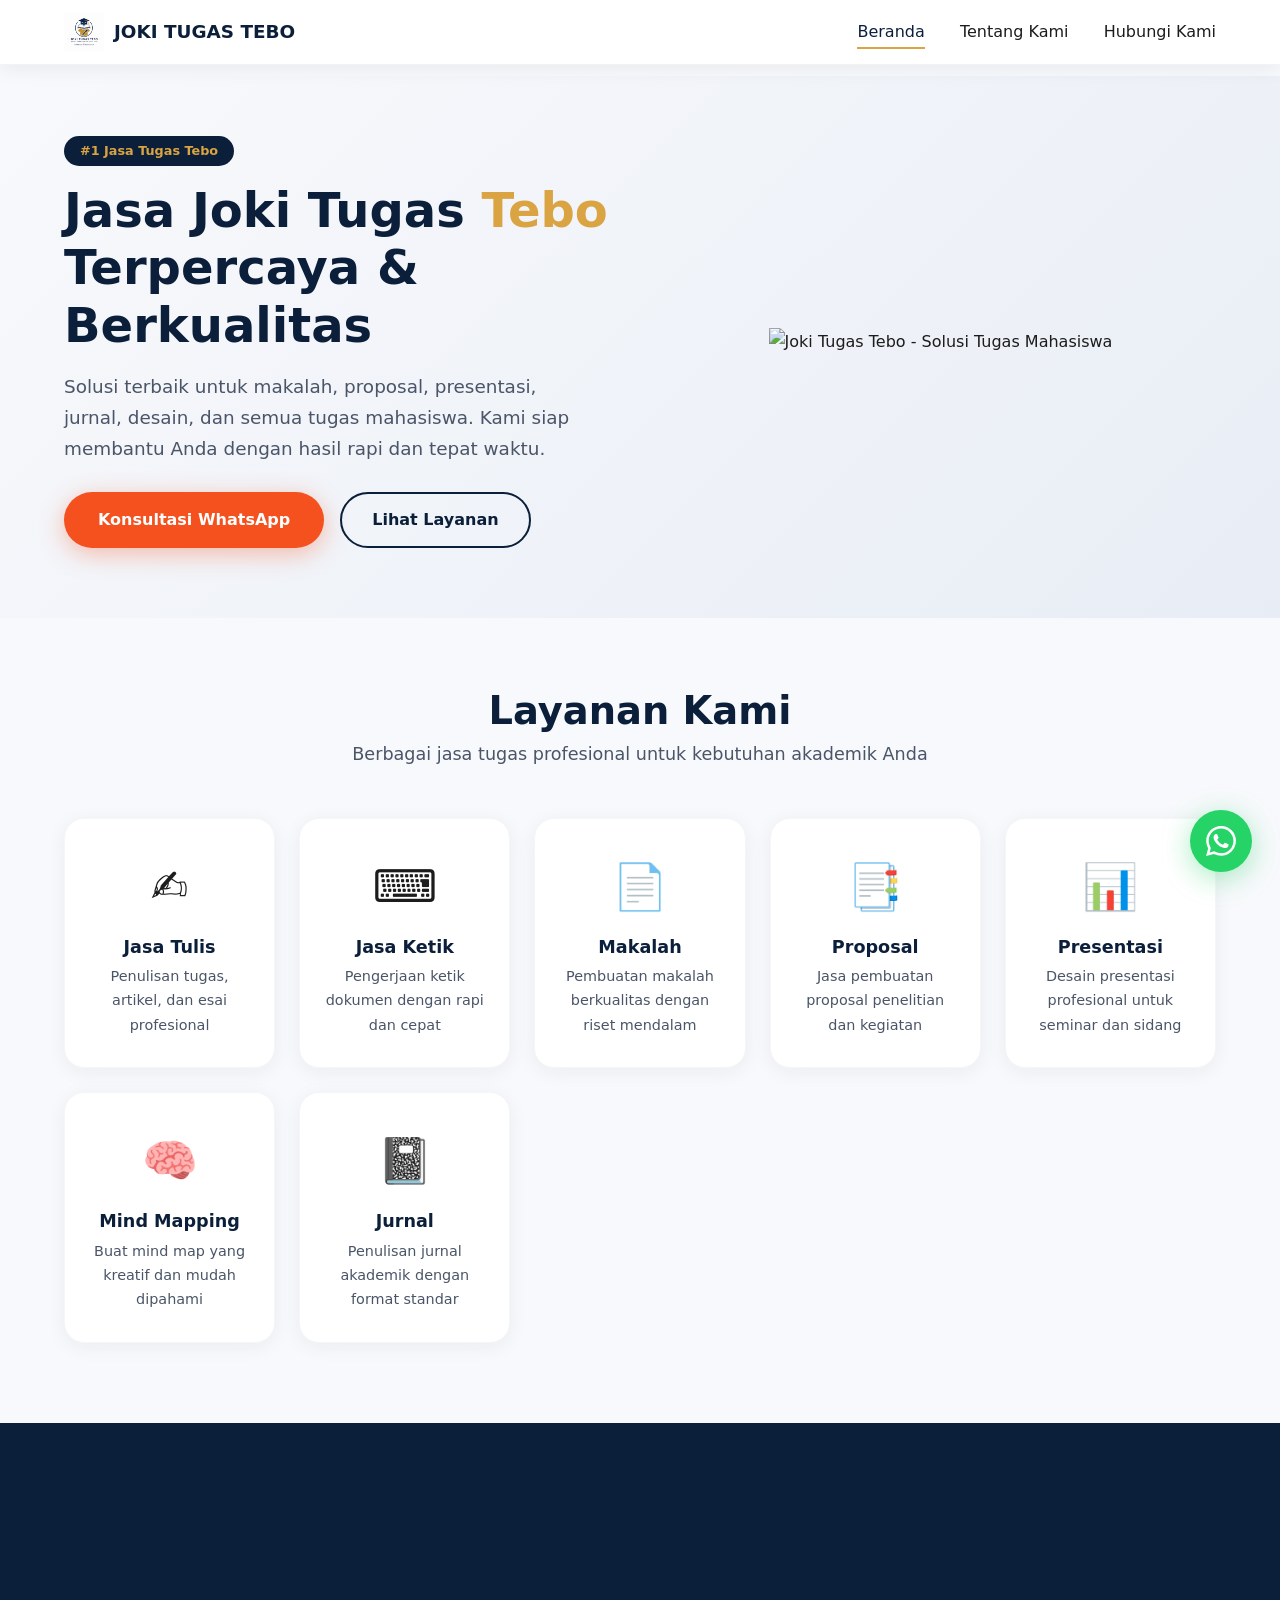
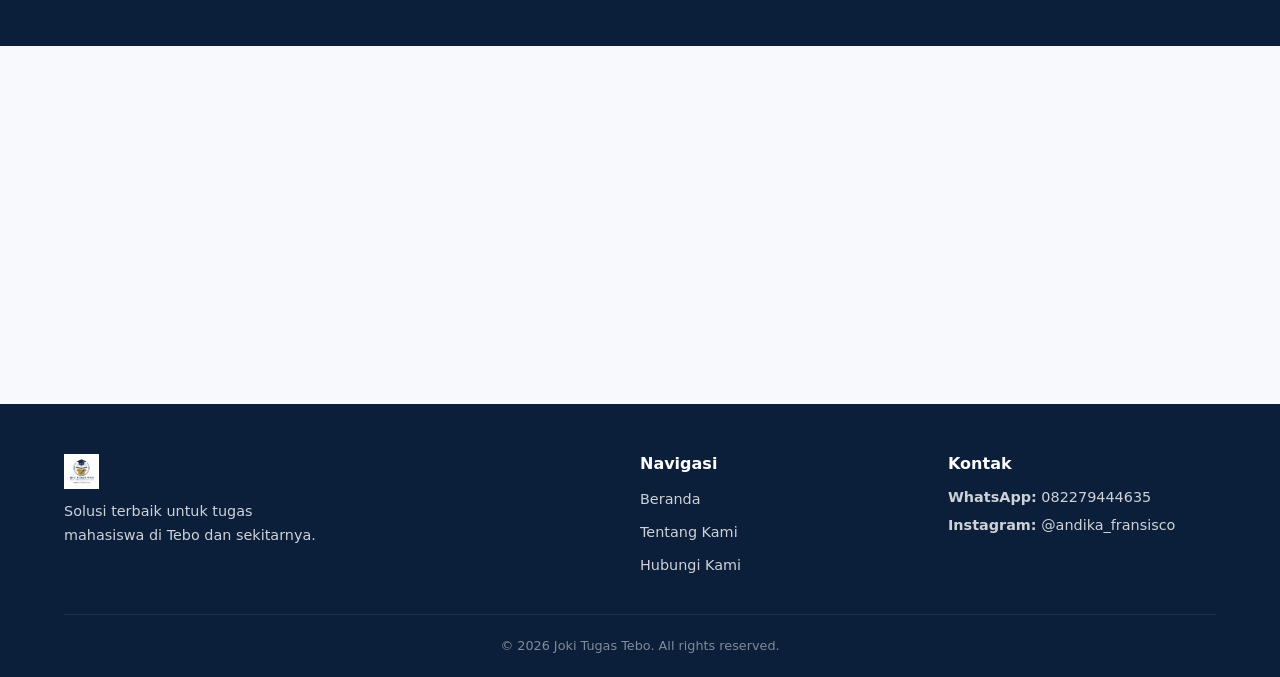
==== index.html @ 4b65f7ab "Update and rename home.html to index.html" ====
<!DOCTYPE html>
<html lang="id">
<head>
    <meta charset="UTF-8" />
    <meta name="viewport" content="width=device-width, initial-scale=1.0" />
    <title>Joki Tugas Tebo | Jasa Makalah, Proposal, Skripsi dan Presentasi</title>
    <meta name="description" content="Joki Tugas Tebo menyediakan jasa pembuatan makalah, proposal, presentasi, jurnal, desain dan tugas mahasiswa dengan hasil rapi dan berkualitas." />
    <meta name="keywords" content="joki tugas tebo, jasa tugas tebo, jasa makalah tebo, jasa proposal tebo, jasa presentasi tebo" />
    <meta name="author" content="Joki Tugas Tebo" />
    <link rel="canonical" href="https://jokitugastebo.vercel.app/" />
    
    <!-- ===== Verif G Search ===== -->
    
    
    <!-- ===== OPEN GRAPH / SOCIAL MEDIA THUMBNAIL ===== -->
    <meta property="og:title" content="Joki Tugas Tebo | Jasa Makalah, Proposal, Skripsi dan Presentasi" />
    <meta property="og:description" content="Joki Tugas Tebo menyediakan jasa pembuatan makalah, proposal, presentasi, jurnal, desain dan tugas mahasiswa dengan hasil rapi dan berkualitas." />
    <meta property="og:type" content="website" />
    <meta property="og:url" content="https://jokitugastebo.vercel.app/" />
    <meta property="og:image" content="https://jokitugastebo.vercel.app/assets/logo-og.png" />
    <meta property="og:image:width" content="1200" />
    <meta property="og:image:height" content="630" />
    <meta property="og:site_name" content="Joki Tugas Tebo" />
    <meta property="og:locale" content="id_ID" />
    
    <!-- ===== WHATSAPP / TELEGRAM / MESSENGER THUMBNAIL ===== -->
    <!-- WhatsApp menggunakan Open Graph, sudah tercakup di atas -->
    <!-- Untuk fallback, tambahkan link rel image -->
    <link rel="image_src" href="https://jokitugastebo.vercel.app/assets/logo-og.png" />
    
    <!-- Schema JSON-LD -->
    <script type="application/ld+json">
    {
        "@context": "https://schema.org",
        "@type": "ProfessionalService",
        "name": "Joki Tugas Tebo",
        "description": "Jasa joki tugas terpercaya untuk makalah, proposal, presentasi, jurnal, desain dan tugas mahasiswa.",
        "image": "https://jokitugastebo.vercel.app/assets/logo-og.png",
        "address": {
            "@type": "PostalAddress",
            "addressLocality": "Tebo",
            "addressCountry": "ID"
        },
        "telephone": "+6282279444635",
        "url": "https://jokitugastebo.vercel.app/",
        "sameAs": [
            "https://www.instagram.com/andika_fransisco"
        ]
    }
    </script>
    
    <link rel="stylesheet" href="style.css" />
    <link rel="icon" href="assets/logo.png" type="image/png" />
</head>
<body>

    <!-- Floating WhatsApp -->
    <a href="https://wa.me/6282279444635?text=Halo%20Joki%20Tugas%20Tebo,%20saya%20butuh%20bantuan%20tugas!" 
       class="whatsapp-float" target="_blank" aria-label="Hubungi via WhatsApp">
        <svg xmlns="http://www.w3.org/2000/svg" width="28" height="28" viewBox="0 0 24 24" fill="white">
            <path d="M17.472 14.382c-.297-.149-1.758-.867-2.03-.967-.273-.099-.471-.148-.67.15-.197.297-.767.966-.94 1.164-.173.199-.347.223-.644.075-.297-.15-1.255-.463-2.39-1.475-.883-.788-1.48-1.761-1.653-2.059-.173-.297-.018-.458.13-.606.134-.133.298-.347.446-.52.149-.174.198-.298.298-.497.099-.198.05-.371-.025-.52-.075-.149-.669-1.612-.916-2.207-.242-.579-.487-.5-.669-.51-.173-.008-.371-.01-.57-.01-.198 0-.52.074-.792.372-.272.297-1.04 1.016-1.04 2.479 0 1.462 1.065 2.875 1.213 3.074.149.198 2.096 3.2 5.077 4.487.709.306 1.262.489 1.694.625.712.227 1.36.195 1.871.118.571-.085 1.758-.719 2.006-1.413.248-.694.248-1.289.173-1.413-.074-.124-.272-.198-.57-.347m-5.421 7.403h-.004a9.87 9.87 0 01-5.031-1.378l-.361-.214-3.741.982.998-3.648-.235-.374a9.86 9.86 0 01-1.51-5.26c.001-5.45 4.436-9.884 9.888-9.884 2.64 0 5.122 1.03 6.988 2.898a9.825 9.825 0 012.893 6.994c-.003 5.45-4.437 9.884-9.885 9.884m8.413-18.297A11.815 11.815 0 0012.05 0C5.495 0 .16 5.335.157 11.892c0 2.096.547 4.142 1.588 5.945L.057 24l6.305-1.654a11.882 11.882 0 005.683 1.448h.005c6.554 0 11.89-5.335 11.893-11.893a11.821 11.821 0 00-3.48-8.413z"/>
        </svg>
    </a>

    <!-- Navbar -->
    <nav class="navbar" role="navigation" aria-label="Navigasi utama">
        <div class="container nav-container">
            <div class="brand">
                <a href="index.html">
                    <img src="assets/logo.png" alt="Joki Tugas Tebo Logo" height="40" />
                    <span>JOKI TUGAS TEBO</span>
                </a>
            </div>
            <button class="hamburger" id="hamburgerBtn" aria-label="Toggle navigasi" aria-expanded="false">
                <span></span><span></span><span></span>
            </button>
            <ul class="nav-menu" id="navMenu">
                <li><a href="index.html" class="active">Beranda</a></li>
                <li><a href="about-us.html">Tentang Kami</a></li>
                <li><a href="contact-us.html">Hubungi Kami</a></li>
            </ul>
        </div>
    </nav>

    <!-- Main Content -->
    <main>
        <!-- Hero Section -->
        <section class="hero">
            <div class="container">
                <div class="hero-content">
                    <div class="hero-text">
                        <span class="hero-badge">#1 Jasa Tugas Tebo</span>
                        <h1>Jasa Joki Tugas <span class="highlight">Tebo</span> Terpercaya &amp; Berkualitas</h1>
                        <p>Solusi terbaik untuk makalah, proposal, presentasi, jurnal, desain, dan semua tugas mahasiswa. Kami siap membantu Anda dengan hasil rapi dan tepat waktu.</p>
                        <div class="hero-buttons">
                            <a href="https://wa.me/6282279444635?text=Halo%20Joki%20Tugas%20Tebo,%20saya%20butuh%20bantuan%20tugas!" class="btn-primary pulse" target="_blank">Konsultasi WhatsApp</a>
                            <a href="#layanan" class="btn-secondary">Lihat Layanan</a>
                        </div>
                    </div>
                    <div class="hero-image">
                        <img src="assets/brosurJTTB.png" alt="Joki Tugas Tebo - Solusi Tugas Mahasiswa" />
                    </div>
                </div>
            </div>
        </section>

        <!-- Layanan Section -->
        <section class="services" id="layanan">
            <div class="container">
                <div class="section-header animate-on-scroll">
                    <h2>Layanan Kami</h2>
                    <p>Berbagai jasa tugas profesional untuk kebutuhan akademik Anda</p>
                </div>
                <div class="service-grid">
                    <div class="service-card animate-on-scroll">
                        <div class="service-icon">✍️</div>
                        <h3>Jasa Tulis</h3>
                        <p>Penulisan tugas, artikel, dan esai profesional</p>
                    </div>
                    <div class="service-card animate-on-scroll">
                        <div class="service-icon">⌨️</div>
                        <h3>Jasa Ketik</h3>
                        <p>Pengerjaan ketik dokumen dengan rapi dan cepat</p>
                    </div>
                    <div class="service-card animate-on-scroll">
                        <div class="service-icon">📄</div>
                        <h3>Makalah</h3>
                        <p>Pembuatan makalah berkualitas dengan riset mendalam</p>
                    </div>
                    <div class="service-card animate-on-scroll">
                        <div class="service-icon">📑</div>
                        <h3>Proposal</h3>
                        <p>Jasa pembuatan proposal penelitian dan kegiatan</p>
                    </div>
                    <div class="service-card animate-on-scroll">
                        <div class="service-icon">📊</div>
                        <h3>Presentasi</h3>
                        <p>Desain presentasi profesional untuk seminar dan sidang</p>
                    </div>
                    <div class="service-card animate-on-scroll">
                        <div class="service-icon">🧠</div>
                        <h3>Mind Mapping</h3>
                        <p>Buat mind map yang kreatif dan mudah dipahami</p>
                    </div>
                    <div class="service-card animate-on-scroll">
                        <div class="service-icon">📓</div>
                        <h3>Jurnal</h3>
                        <p>Penulisan jurnal akademik dengan format standar</p>
                    </div>
                    <div class="service-card animate-on-scroll">
                        <div class="service-icon">🎨</div>
                        <h3>Desain</h3>
                        <p>Jasa desain grafis untuk kebutuhan tugas dan presentasi</p>
                    </div>
                </div>
            </div>
        </section>

        <!-- Statistik / Kepercayaan -->
        <section class="stats">
            <div class="container">
                <div class="stats-grid">
                    <div class="stat-item animate-on-scroll">
                        <span class="stat-number" data-count="500">0</span>
                        <span class="stat-label">Tugas Selesai</span>
                    </div>
                    <div class="stat-item animate-on-scroll">
                        <span class="stat-number" data-count="300">0</span>
                        <span class="stat-label">Klien Puas</span>
                    </div>
                    <div class="stat-item animate-on-scroll">
                        <span class="stat-number" data-count="98">0</span>
                        <span class="stat-label">% Kepuasan</span>
                    </div>
                    <div class="stat-item animate-on-scroll">
                        <span class="stat-number" data-count="24">0</span>
                        <span class="stat-label">Jam Respon</span>
                    </div>
                </div>
            </div>
        </section>

        <!-- CTA Banner -->
        <section class="cta-banner animate-on-scroll">
            <div class="container">
                <div class="cta-content">
                    <h2>Siap Bantu Tugas Anda?</h2>
                    <p>Konsultasikan tugas Anda sekarang dan dapatkan solusi terbaik dari tim profesional kami.</p>
                    <a href="https://wa.me/6282279444635?text=Halo%20Joki%20Tugas%20Tebo,%20saya%20butuh%20bantuan%20tugas!" class="btn-primary pulse" target="_blank">Hubungi Kami Sekarang</a>
                </div>
            </div>
        </section>
    </main>

    <!-- Footer -->
    <footer>
        <div class="container">
            <div class="footer-grid">
                <div class="footer-brand">
                    <img src="assets/logo.png" alt="Joki Tugas Tebo" height="35" />
                    <p>Solusi terbaik untuk tugas mahasiswa di Tebo dan sekitarnya.</p>
                </div>
                <div class="footer-links">
                    <h4>Navigasi</h4>
                    <ul>
                        <li><a href="home.html">Beranda</a></li>
                        <li><a href="about-us.html">Tentang Kami</a></li>
                        <li><a href="contact-us.html">Hubungi Kami</a></li>
                    </ul>
                </div>
                <div class="footer-contact">
                    <h4>Kontak</h4>
                    <p><strong>WhatsApp:</strong> 082279444635</p>
                    <p><strong>Instagram:</strong> @andika_fransisco</p>
                </div>
            </div>
            <div class="footer-bottom">
                <p>&copy; 2026 Joki Tugas Tebo. All rights reserved.</p>
            </div>
        </div>
    </footer>

    <script src="script.js"></script>
</body>
</html>
---- style.css ----
/* style.css - Joki Tugas Tebo Professional Theme */

/* ===== RESET & BASE ===== */
* {
    margin: 0;
    padding: 0;
    box-sizing: border-box;
}

html {
    scroll-behavior: smooth;
}

body {
    font-family: 'Segoe UI', Roboto, system-ui, -apple-system, sans-serif;
    background: #F8F9FC;
    color: #1C1C1C;
    line-height: 1.7;
    padding-top: 76px;
    overflow-x: hidden;
}

.container {
    width: 90%;
    max-width: 1200px;
    margin: 0 auto;
}

img {
    max-width: 100%;
    height: auto;
    display: block;
}

a {
    text-decoration: none;
    color: inherit;
}

/* ===== TYPOGRAPHY ===== */
h1, h2, h3, h4 {
    font-weight: 700;
    line-height: 1.2;
}

.highlight {
    color: #D9A441;
}

/* ===== BUTTONS ===== */
.btn-primary {
    display: inline-block;
    background: #F4511E;
    color: #fff;
    padding: 14px 34px;
    border-radius: 50px;
    font-weight: 600;
    font-size: 1rem;
    border: none;
    cursor: pointer;
    transition: all 0.3s ease;
    box-shadow: 0 6px 24px rgba(244, 81, 30, 0.35);
    text-align: center;
}

.btn-primary:hover {
    background: #d9431a;
    transform: translateY(-3px);
    box-shadow: 0 10px 32px rgba(244, 81, 30, 0.45);
}

.btn-secondary {
    display: inline-block;
    background: transparent;
    color: #0B1F3A;
    padding: 12px 30px;
    border-radius: 50px;
    font-weight: 600;
    border: 2px solid #0B1F3A;
    transition: all 0.3s ease;
    text-align: center;
}

.btn-secondary:hover {
    background: #0B1F3A;
    color: #fff;
    transform: translateY(-3px);
}

.pulse {
    animation: pulse 2s infinite;
}

@keyframes pulse {
    0%, 100% { transform: scale(1); }
    50% { transform: scale(1.04); }
}

/* ===== NAVBAR ===== */
.navbar {
    position: fixed;
    top: 0;
    left: 0;
    width: 100%;
    background: rgba(255, 255, 255, 0.95);
    backdrop-filter: blur(12px);
    box-shadow: 0 2px 20px rgba(11, 31, 58, 0.08);
    z-index: 1000;
    padding: 12px 0;
    border-bottom: 1px solid rgba(11, 31, 58, 0.05);
}

.nav-container {
    display: flex;
    justify-content: space-between;
    align-items: center;
}

.brand a {
    display: flex;
    align-items: center;
    gap: 10px;
    font-weight: 700;
    font-size: 1.15rem;
    color: #0B1F3A;
}

.brand a img {
    height: 40px;
    width: auto;
}

.nav-menu {
    display: flex;
    gap: 2.2rem;
    list-style: none;
    align-items: center;
}

.nav-menu a {
    font-weight: 500;
    color: #1C1C1C;
    padding: 6px 0;
    border-bottom: 2px solid transparent;
    transition: all 0.25s ease;
    font-size: 1rem;
}

.nav-menu a:hover,
.nav-menu a.active {
    color: #0B1F3A;
    border-bottom-color: #D9A441;
}

/* ===== HAMBURGER ===== */
.hamburger {
    display: none;
    flex-direction: column;
    gap: 5px;
    background: transparent;
    border: none;
    cursor: pointer;
    padding: 4px;
    z-index: 1001;
}

.hamburger span {
    display: block;
    width: 28px;
    height: 3px;
    background: #0B1F3A;
    border-radius: 10px;
    transition: all 0.3s ease;
    transform-origin: center;
}

.hamburger.active span:nth-child(1) {
    transform: rotate(45deg) translate(6px, 6px);
}
.hamburger.active span:nth-child(2) {
    opacity: 0;
    transform: scaleX(0);
}
.hamburger.active span:nth-child(3) {
    transform: rotate(-45deg) translate(6px, -6px);
}

/* ===== FLOATING WHATSAPP ===== */
.whatsapp-float {
    position: fixed;
    bottom: 28px;
    right: 28px;
    background: #25D366;
    width: 62px;
    height: 62px;
    border-radius: 50%;
    display: flex;
    align-items: center;
    justify-content: center;
    box-shadow: 0 6px 28px rgba(37, 211, 102, 0.4);
    z-index: 999;
    transition: all 0.3s ease;
}

.whatsapp-float:hover {
    transform: scale(1.1) rotate(-5deg);
    box-shadow: 0 10px 38px rgba(37, 211, 102, 0.5);
}

.whatsapp-float svg {
    width: 30px;
    height: 30px;
}

/* ===== HERO ===== */
.hero {
    padding: 60px 0 70px;
    background: linear-gradient(135deg, #F8F9FC 0%, #E8EDF5 100%);
    position: relative;
    overflow: hidden;
}

.hero-content {
    display: grid;
    grid-template-columns: 1fr 1fr;
    gap: 50px;
    align-items: center;
}

.hero-badge {
    display: inline-block;
    background: #0B1F3A;
    color: #D9A441;
    padding: 4px 16px;
    border-radius: 50px;
    font-size: 0.8rem;
    font-weight: 600;
    margin-bottom: 16px;
}

.hero-text h1 {
    font-size: 3rem;
    margin-bottom: 16px;
    color: #0B1F3A;
}

.hero-text p {
    font-size: 1.15rem;
    color: #4a5568;
    margin-bottom: 28px;
    max-width: 520px;
}

.hero-buttons {
    display: flex;
    gap: 16px;
    flex-wrap: wrap;
}

.hero-image {
    display: flex;
    justify-content: center;
    align-items: center;
}

.hero-image img {
    max-width: 100%;
    animation: float 6s ease-in-out infinite;
}

@keyframes float {
    0%, 100% { transform: translateY(0); }
    50% { transform: translateY(-16px); }
}

/* ===== SERVICES ===== */
.services {
    padding: 70px 0 80px;
}

.section-header {
    text-align: center;
    margin-bottom: 48px;
}

.section-header h2 {
    font-size: 2.4rem;
    color: #0B1F3A;
}

.section-header p {
    color: #4a5568;
    font-size: 1.1rem;
    margin-top: 6px;
}

.service-grid {
    display: grid;
    grid-template-columns: repeat(auto-fit, minmax(210px, 1fr));
    gap: 24px;
}

.service-card {
    background: #fff;
    padding: 30px 20px;
    border-radius: 20px;
    text-align: center;
    box-shadow: 0 4px 20px rgba(11, 31, 58, 0.06);
    transition: all 0.4s ease;
    border: 1px solid rgba(11, 31, 58, 0.04);
}

.service-card:hover {
    transform: translateY(-10px);
    box-shadow: 0 16px 48px rgba(11, 31, 58, 0.10);
    border-color: #D9A441;
}

.service-icon {
    font-size: 2.8rem;
    margin-bottom: 12px;
}

.service-card h3 {
    font-size: 1.1rem;
    color: #0B1F3A;
    margin-bottom: 6px;
}

.service-card p {
    font-size: 0.9rem;
    color: #4a5568;
    margin: 0;
}

/* ===== STATS ===== */
.stats {
    background: #0B1F3A;
    padding: 60px 0;
}

.stats-grid {
    display: grid;
    grid-template-columns: repeat(4, 1fr);
    gap: 30px;
    text-align: center;
}

.stat-item {
    color: #fff;
}

.stat-number {
    font-size: 2.8rem;
    font-weight: 700;
    color: #D9A441;
    display: block;
}

.stat-label {
    font-size: 1rem;
    opacity: 0.8;
    margin-top: 4px;
}

/* ===== CTA BANNER ===== */
.cta-banner {
    padding: 70px 0;
    background: linear-gradient(135deg, #F8F9FC, #E8EDF5);
}

.cta-content {
    text-align: center;
    max-width: 640px;
    margin: 0 auto;
}

.cta-content h2 {
    font-size: 2.2rem;
    color: #0B1F3A;
    margin-bottom: 12px;
}

.cta-content p {
    font-size: 1.1rem;
    color: #4a5568;
    margin-bottom: 28px;
}

/* ===== ABOUT PAGE ===== */
.about-page {
    padding: 50px 0 70px;
}

.about-header {
    text-align: center;
    margin-bottom: 48px;
}

.about-header h1 {
    font-size: 2.6rem;
    color: #0B1F3A;
}

.about-header p {
    color: #4a5568;
    font-size: 1.1rem;
}

.about-content {
    display: grid;
    grid-template-columns: 1fr 1fr;
    gap: 50px;
    align-items: center;
    margin-bottom: 60px;
}

.about-text h2 {
    font-size: 1.8rem;
    color: #0B1F3A;
    margin-bottom: 16px;
}

.about-text p {
    color: #4a5568;
    margin-bottom: 16px;
}

.about-image img {
    border-radius: 20px;
    box-shadow: 0 8px 30px rgba(11, 31, 58, 0.08);
}

.advantages {
    margin: 50px 0 40px;
}

.advantages h2 {
    text-align: center;
    font-size: 2rem;
    color: #0B1F3A;
    margin-bottom: 36px;
}

.advantages-grid {
    display: grid;
    grid-template-columns: repeat(auto-fit, minmax(220px, 1fr));
    gap: 24px;
}

.advantage-item {
    background: #fff;
    padding: 28px 20px;
    border-radius: 20px;
    text-align: center;
    box-shadow: 0 4px 20px rgba(11, 31, 58, 0.05);
    transition: all 0.3s ease;
}

.advantage-item:hover {
    transform: translateY(-6px);
    box-shadow: 0 12px 36px rgba(11, 31, 58, 0.08);
}

.advantage-icon {
    font-size: 2.4rem;
    margin-bottom: 10px;
}

.advantage-item h3 {
    font-size: 1.1rem;
    color: #0B1F3A;
    margin-bottom: 6px;
}

.advantage-item p {
    font-size: 0.9rem;
    color: #4a5568;
}

.about-cta {
    text-align: center;
    background: #0B1F3A;
    padding: 48px 30px;
    border-radius: 24px;
    color: #fff;
    margin-top: 40px;
}

.about-cta h3 {
    font-size: 1.8rem;
    margin-bottom: 8px;
}

.about-cta p {
    margin-bottom: 20px;
    opacity: 0.9;
}

.about-cta .btn-primary {
    box-shadow: 0 6px 24px rgba(244, 81, 30, 0.4);
}

/* ===== CONTACT PAGE ===== */
.contact-page {
    padding: 50px 0 70px;
}

.contact-header {
    text-align: center;
    margin-bottom: 48px;
}

.contact-header h1 {
    font-size: 2.6rem;
    color: #0B1F3A;
}

.contact-header p {
    color: #4a5568;
    font-size: 1.1rem;
}

.contact-grid {
    display: grid;
    grid-template-columns: 1fr 1fr;
    gap: 50px;
}

.contact-info {
    background: #fff;
    padding: 36px 30px;
    border-radius: 24px;
    box-shadow: 0 4px 20px rgba(11, 31, 58, 0.06);
}

.contact-info h2 {
    font-size: 1.6rem;
    color: #0B1F3A;
    margin-bottom: 24px;
}

.contact-item {
    display: flex;
    align-items: flex-start;
    gap: 16px;
    padding: 14px 0;
    border-bottom: 1px solid #eef2f7;
}

.contact-item:last-of-type {
    border-bottom: none;
}

.contact-icon {
    font-size: 1.5rem;
    flex-shrink: 0;
    margin-top: 2px;
}

.contact-item strong {
    display: block;
    color: #0B1F3A;
}

.contact-item p {
    color: #4a5568;
}

.contact-item a {
    color: #F4511E;
    font-weight: 500;
}

.contact-item a:hover {
    text-decoration: underline;
}

.contact-cta {
    margin-top: 24px;
}

.contact-form {
    background: #fff;
    padding: 36px 30px;
    border-radius: 24px;
    box-shadow: 0 4px 20px rgba(11, 31, 58, 0.06);
}

.contact-form h2 {
    font-size: 1.6rem;
    color: #0B1F3A;
    margin-bottom: 20px;
}

.form-group {
    margin-bottom: 18px;
}

.form-group label {
    display: block;
    font-weight: 600;
    color: #0B1F3A;
    margin-bottom: 4px;
    font-size: 0.9rem;
}

.form-group input,
.form-group textarea {
    width: 100%;
    padding: 12px 16px;
    border: 2px solid #e2e8f0;
    border-radius: 12px;
    font-size: 1rem;
    font-family: inherit;
    transition: 0.3s;
    background: #F8F9FC;
}

.form-group input:focus,
.form-group textarea:focus {
    outline: none;
    border-color: #D9A441;
    box-shadow: 0 0 0 4px rgba(217, 164, 65, 0.12);
}

.form-group textarea {
    resize: vertical;
}

.contact-form .btn-primary {
    width: 100%;
    justify-content: center;
}

/* ===== FOOTER ===== */
footer {
    background: #0B1F3A;
    color: rgba(255, 255, 255, 0.8);
    padding: 50px 0 20px;
    margin-top: 20px;
}

.footer-grid {
    display: grid;
    grid-template-columns: 2fr 1fr 1fr;
    gap: 40px;
    padding-bottom: 30px;
    border-bottom: 1px solid rgba(255, 255, 255, 0.08);
}

.footer-brand img {
    height: 35px;
    width: auto;
    margin-bottom: 10px;
}

.footer-brand p {
    font-size: 0.9rem;
    max-width: 260px;
}

.footer-links h4,
.footer-contact h4 {
    color: #fff;
    font-size: 1rem;
    margin-bottom: 12px;
}

.footer-links ul {
    list-style: none;
}

.footer-links li {
    margin-bottom: 6px;
}

.footer-links a {
    font-size: 0.9rem;
    transition: 0.2s;
}

.footer-links a:hover {
    color: #D9A441;
}

.footer-contact p {
    font-size: 0.9rem;
    margin-bottom: 4px;
}

.footer-bottom {
    text-align: center;
    padding-top: 20px;
    font-size: 0.8rem;
    opacity: 0.6;
}

/* ===== ANIMATION SCROLL ===== */
.animate-on-scroll {
    opacity: 0;
    transform: translateY(36px);
    transition: opacity 0.7s ease, transform 0.7s ease;
}

.animate-on-scroll.visible {
    opacity: 1;
    transform: translateY(0);
}

/* ===== RESPONSIVE ===== */

/* Tablet */
@media (max-width: 992px) {
    .hero-content {
        grid-template-columns: 1fr;
        text-align: center;
    }
    .hero-text p {
        margin: 0 auto 28px;
    }
    .hero-buttons {
        justify-content: center;
    }
    .about-content {
        grid-template-columns: 1fr;
        text-align: center;
    }
    .about-text p {
        max-width: 600px;
        margin-left: auto;
        margin-right: auto;
    }
    .contact-grid {
        grid-template-columns: 1fr;
    }
    .stats-grid {
        grid-template-columns: repeat(2, 1fr);
        gap: 20px;
    }
    .footer-grid {
        grid-template-columns: 1fr 1fr;
        gap: 30px;
    }
}

/* Mobile */
@media (max-width: 768px) {
    body {
        padding-top: 68px;
    }

    .nav-menu {
        position: fixed;
        top: 0;
        right: -100%;
        width: 80%;
        max-width: 320px;
        height: 100vh;
        background: rgba(255, 255, 255, 0.98);
        backdrop-filter: blur(20px);
        flex-direction: column;
        justify-content: center;
        align-items: center;
        gap: 24px;
        padding: 40px 24px;
        box-shadow: -8px 0 40px rgba(0, 0, 0, 0.08);
        transition: right 0.4s cubic-bezier(0.23, 1, 0.32, 1);
        border-left: 1px solid rgba(11, 31, 58, 0.06);
    }

    .nav-menu.open {
        right: 0;
    }

    .hamburger {
        display: flex;
    }

    .hero-text h1 {
        font-size: 2.2rem;
    }
    .hero-text p {
        font-size: 1rem;
    }
    .hero-buttons {
        flex-direction: column;
        align-items: center;
    }

    .service-grid {
        grid-template-columns: repeat(2, 1fr);
        gap: 16px;
    }

    .service-card {
        padding: 20px 14px;
    }

    .stats-grid {
        grid-template-columns: repeat(2, 1fr);
        gap: 16px;
    }
    .stat-number {
        font-size: 2rem;
    }

    .section-header h2 {
        font-size: 1.8rem;
    }

    .about-header h1 {
        font-size: 2rem;
    }
    .contact-header h1 {
        font-size: 2rem;
    }

    .footer-grid {
        grid-template-columns: 1fr;
        text-align: center;
    }
    .footer-brand p {
        max-width: 100%;
    }

    .whatsapp-float {
        width: 54px;
        height: 54px;
        bottom: 20px;
        right: 20px;
    }
    .whatsapp-float svg {
        width: 26px;
        height: 26px;
    }
}

@media (max-width: 480px) {
    .service-grid {
        grid-template-columns: 1fr 1fr;
        gap: 12px;
    }
    .service-card {
        padding: 16px 10px;
    }
    .service-icon {
        font-size: 2rem;
    }
    .service-card h3 {
        font-size: 0.95rem;
    }
    .service-card p {
        font-size: 0.8rem;
    }

    .hero-text h1 {
        font-size: 1.8rem;
    }

    .cta-content h2 {
        font-size: 1.6rem;
    }

    .advantages-grid {
        grid-template-columns: 1fr 1fr;
        gap: 16px;
    }
    .advantage-item {
        padding: 20px 14px;
    }

    .contact-info,
    .contact-form {
        padding: 24px 18px;
    }
}
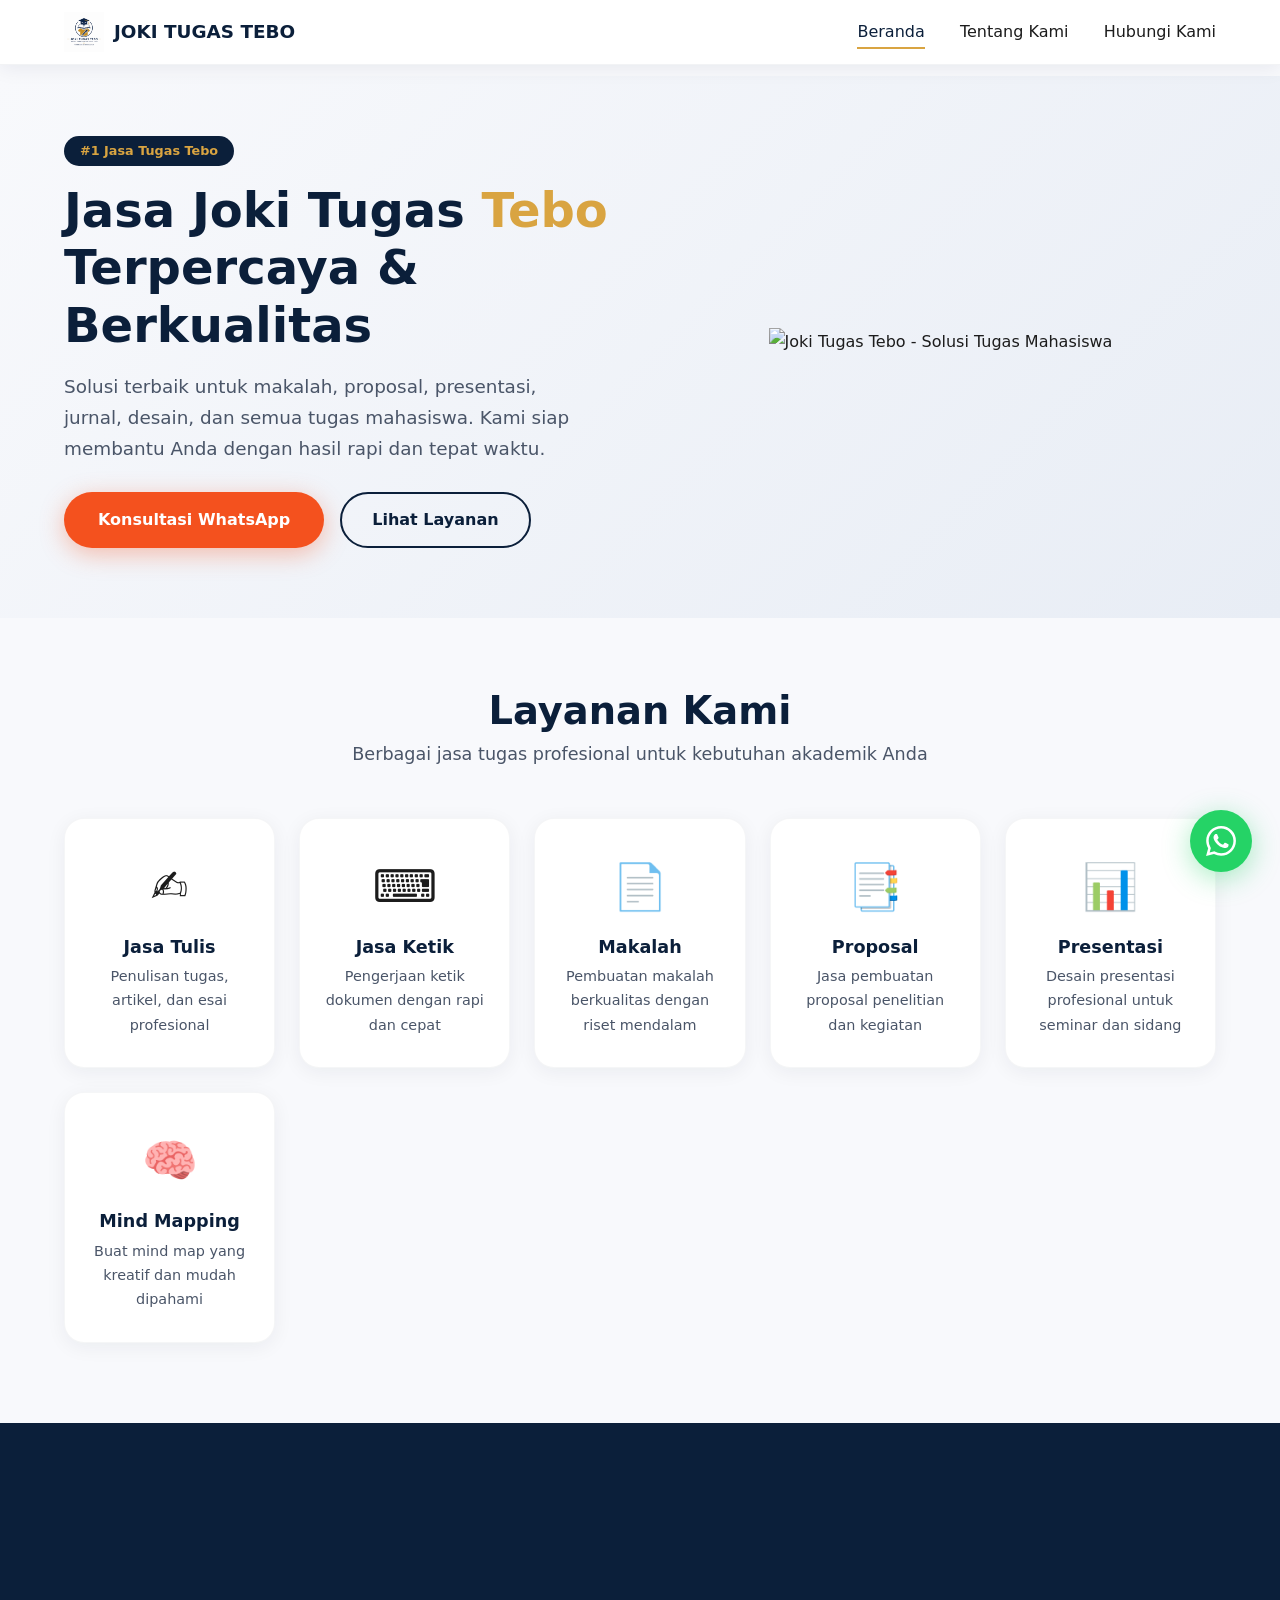
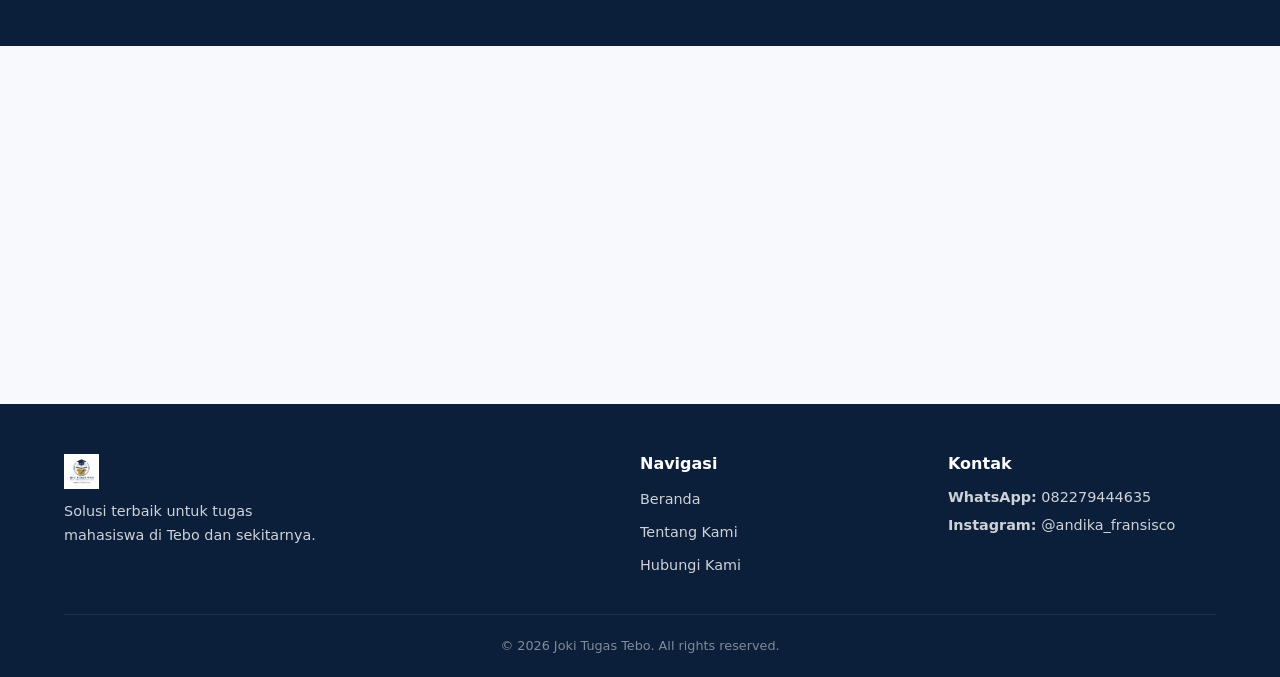
==== commit 2053b16b: "Update index.html" ====
--- a/index.html
+++ b/index.html
@@ -203,7 +203,7 @@
                 <div class="footer-links">
                     <h4>Navigasi</h4>
                     <ul>
-                        <li><a href="home.html">Beranda</a></li>
+                        <li><a href="index.html">Beranda</a></li>
                         <li><a href="about-us.html">Tentang Kami</a></li>
                         <li><a href="contact-us.html">Hubungi Kami</a></li>
                     </ul>
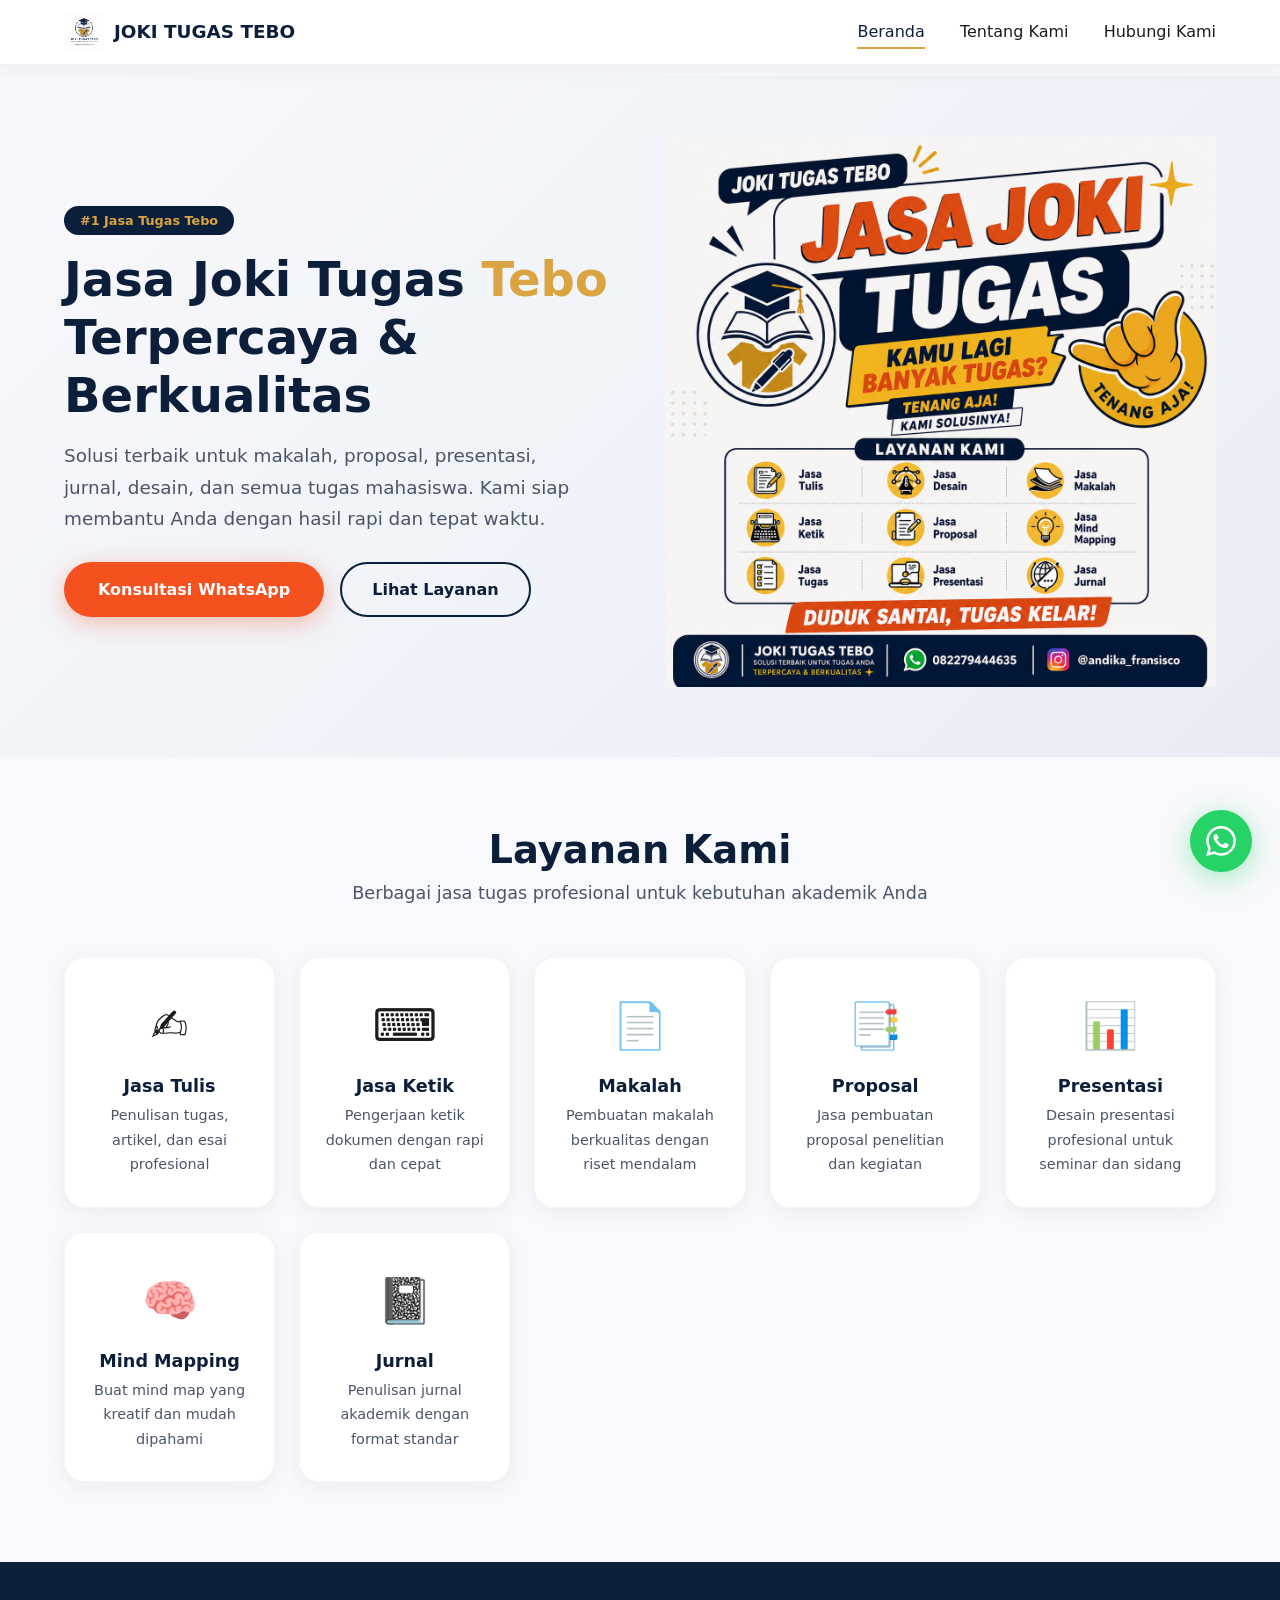
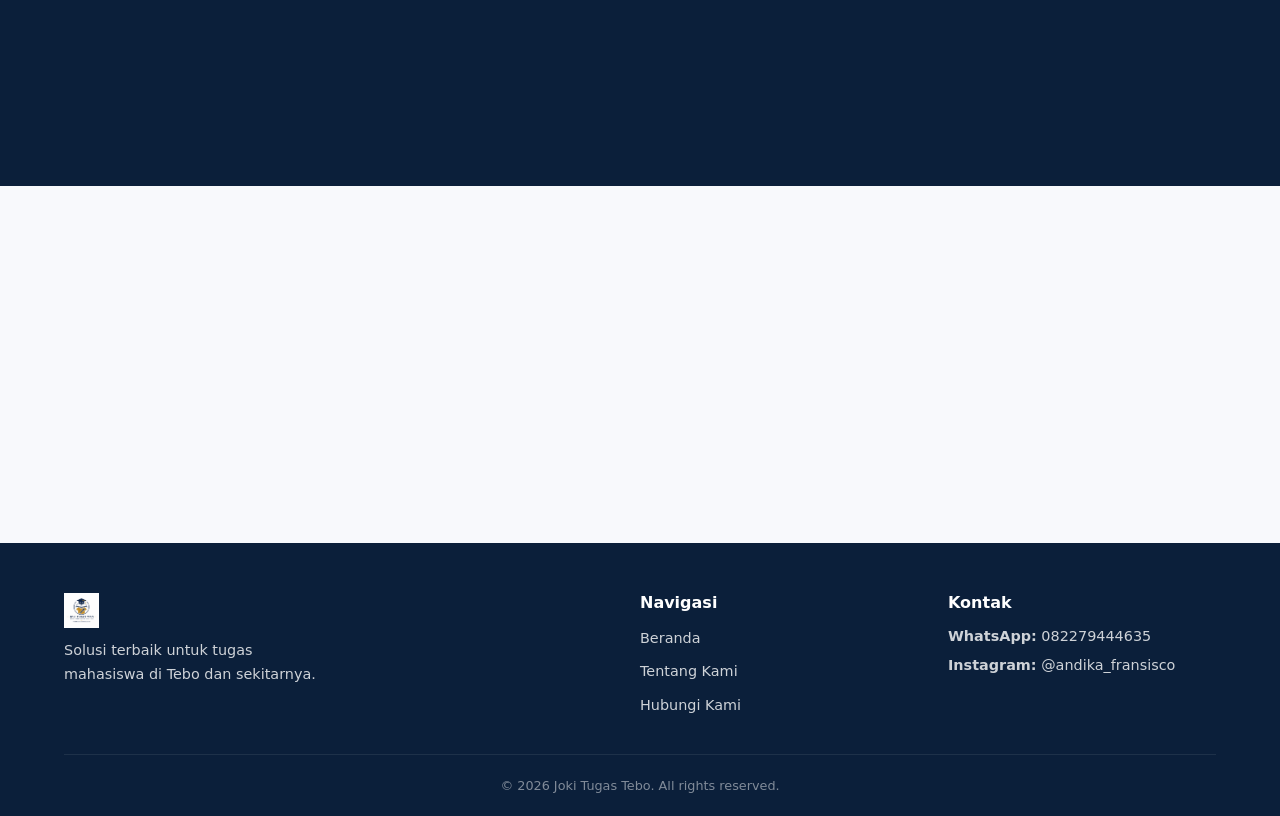
==== commit b3e8b8d4: "Update index.html" ====
--- a/index.html
+++ b/index.html
@@ -98,7 +98,7 @@
                         </div>
                     </div>
                     <div class="hero-image">
-                        <img src="assets/brosurJTTB.png" alt="Joki Tugas Tebo - Solusi Tugas Mahasiswa" />
+                        <img src="assets/brosur.png" alt="Joki Tugas Tebo - Solusi Tugas Mahasiswa" />
                     </div>
                 </div>
             </div>
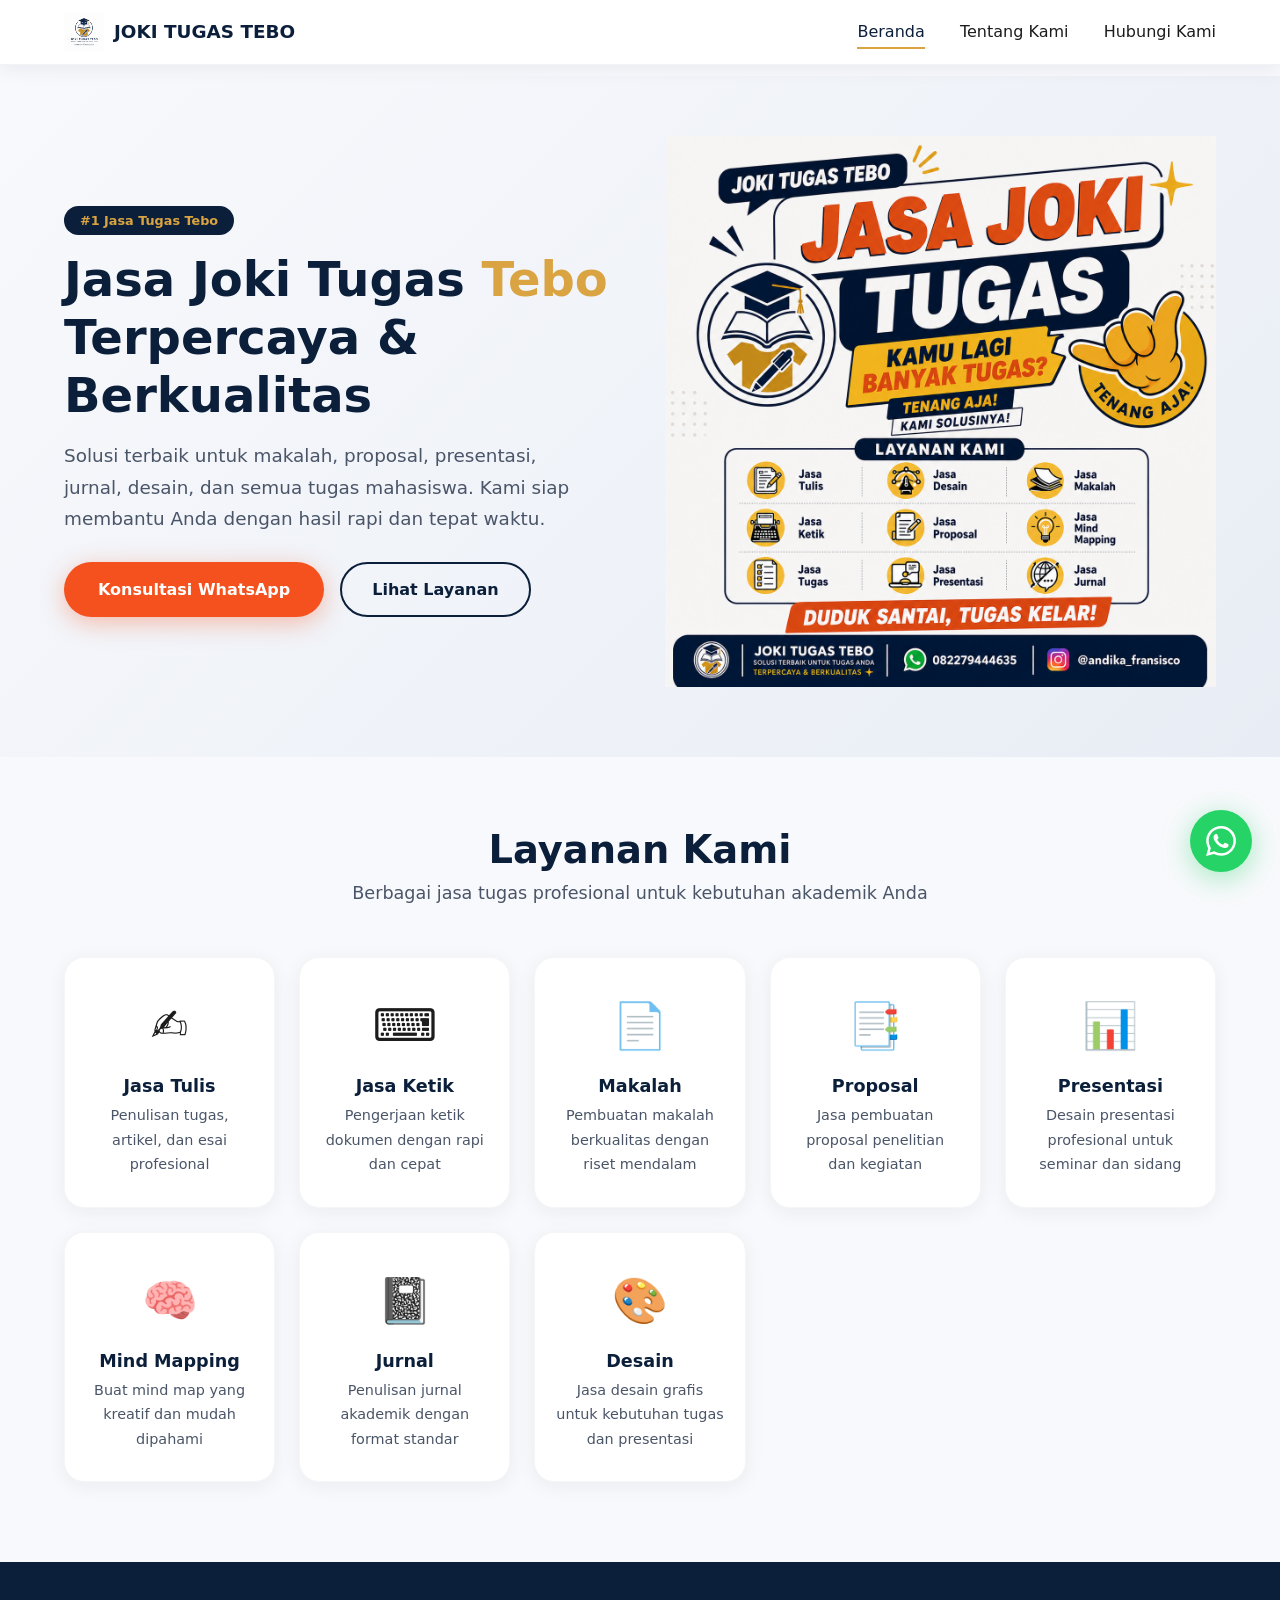
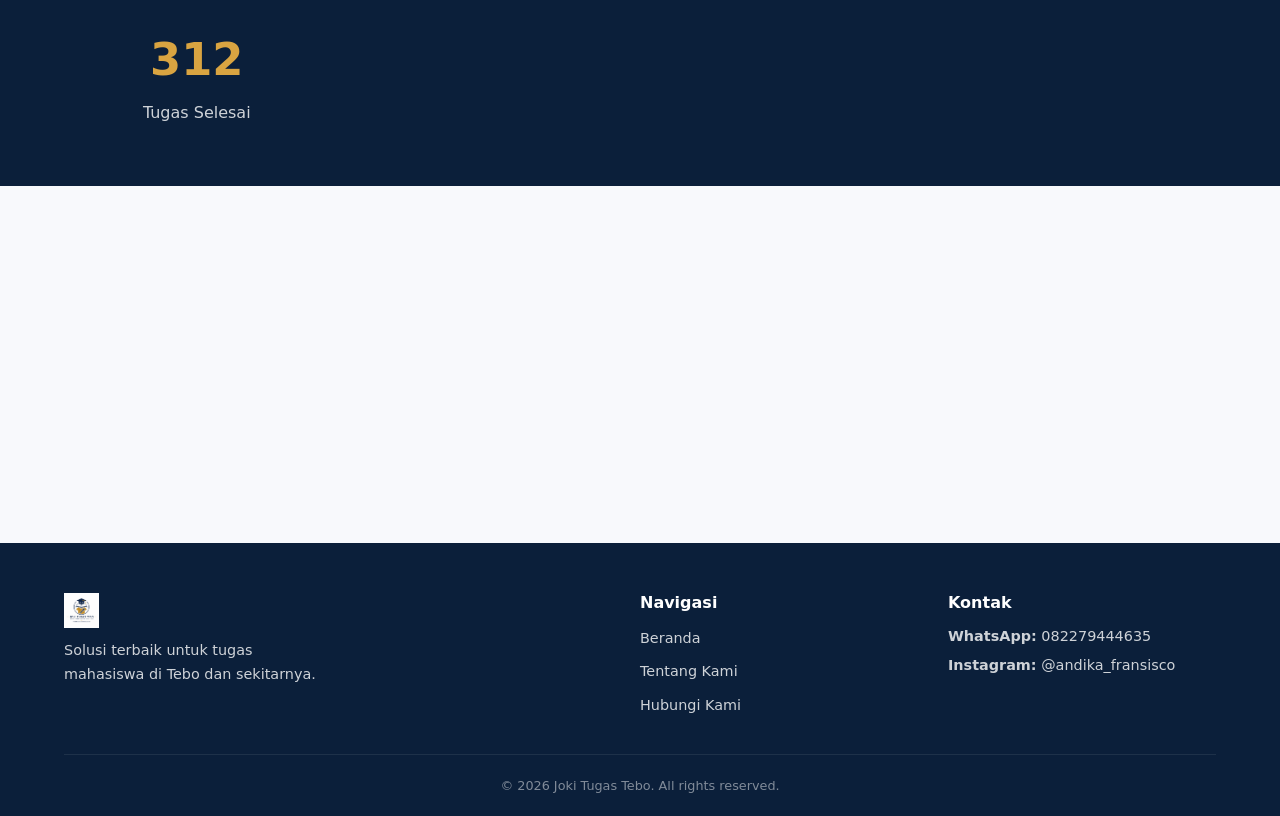
==== commit 9b4e4f14: "Update index.html" ====
--- a/index.html
+++ b/index.html
@@ -10,23 +10,23 @@
     <link rel="canonical" href="https://jokitugastebo.vercel.app/" />
     
     <!-- ===== Verif G Search ===== -->
-    
+    <meta name="google-site-verification" content="gqsC8VG3Gx961uWxWNZqtFAsn5p67Dh4_LipPPQKADQ" />
     
     <!-- ===== OPEN GRAPH / SOCIAL MEDIA THUMBNAIL ===== -->
     <meta property="og:title" content="Joki Tugas Tebo | Jasa Makalah, Proposal, Skripsi dan Presentasi" />
     <meta property="og:description" content="Joki Tugas Tebo menyediakan jasa pembuatan makalah, proposal, presentasi, jurnal, desain dan tugas mahasiswa dengan hasil rapi dan berkualitas." />
     <meta property="og:type" content="website" />
     <meta property="og:url" content="https://jokitugastebo.vercel.app/" />
-    <meta property="og:image" content="https://jokitugastebo.vercel.app/assets/logo-og.png" />
-    <meta property="og:image:width" content="1200" />
-    <meta property="og:image:height" content="630" />
+    <meta property="og:image" content="https://jokitugastebo.vercel.app/assets/logo.png" />
+    <meta property="og:image:width" content="1000" />
+    <meta property="og:image:height" content="1000" />
     <meta property="og:site_name" content="Joki Tugas Tebo" />
     <meta property="og:locale" content="id_ID" />
     
     <!-- ===== WHATSAPP / TELEGRAM / MESSENGER THUMBNAIL ===== -->
     <!-- WhatsApp menggunakan Open Graph, sudah tercakup di atas -->
     <!-- Untuk fallback, tambahkan link rel image -->
-    <link rel="image_src" href="https://jokitugastebo.vercel.app/assets/logo-og.png" />
+    <link rel="image_src" href="https://jokitugastebo.vercel.app/assets/logo.png" />
     
     <!-- Schema JSON-LD -->
     <script type="application/ld+json">
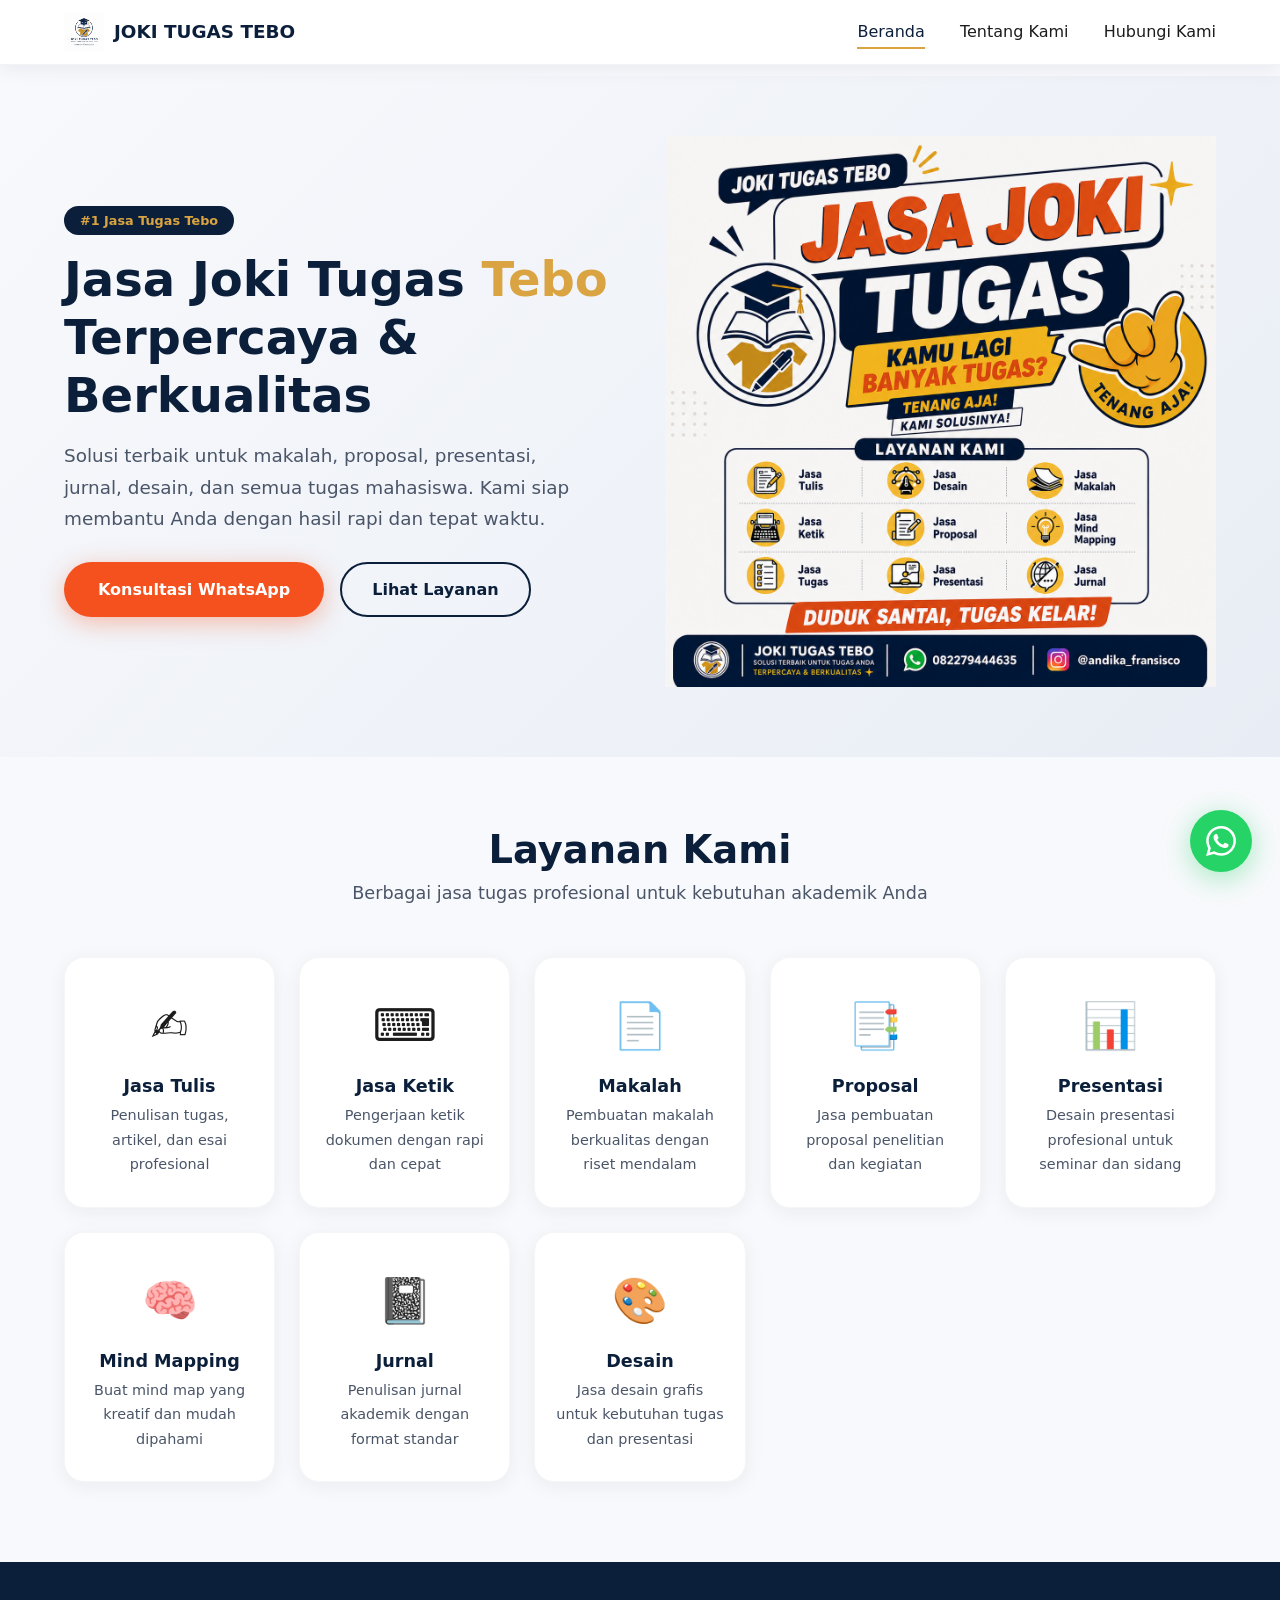
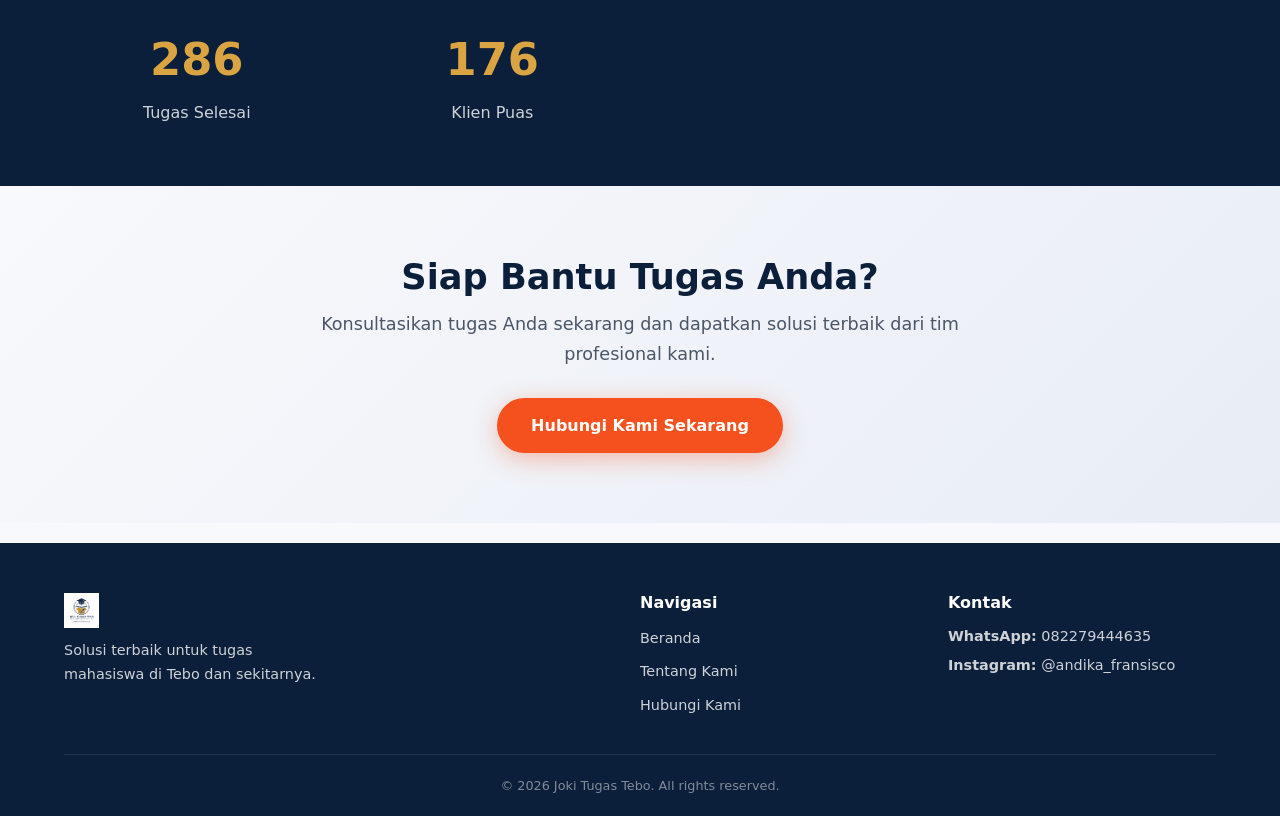
==== commit b4dd8b9d: "Update index.html" ====
--- a/index.html
+++ b/index.html
@@ -26,7 +26,7 @@
     <!-- ===== WHATSAPP / TELEGRAM / MESSENGER THUMBNAIL ===== -->
     <!-- WhatsApp menggunakan Open Graph, sudah tercakup di atas -->
     <!-- Untuk fallback, tambahkan link rel image -->
-    <link rel="image_src" href="https://jokitugastebo.vercel.app/assets/logo.png" />
+   <!-- <link rel="image_src" href="https://jokitugastebo.vercel.app/assets/logo.png" /> -->
     
     <!-- Schema JSON-LD -->
     <script type="application/ld+json">
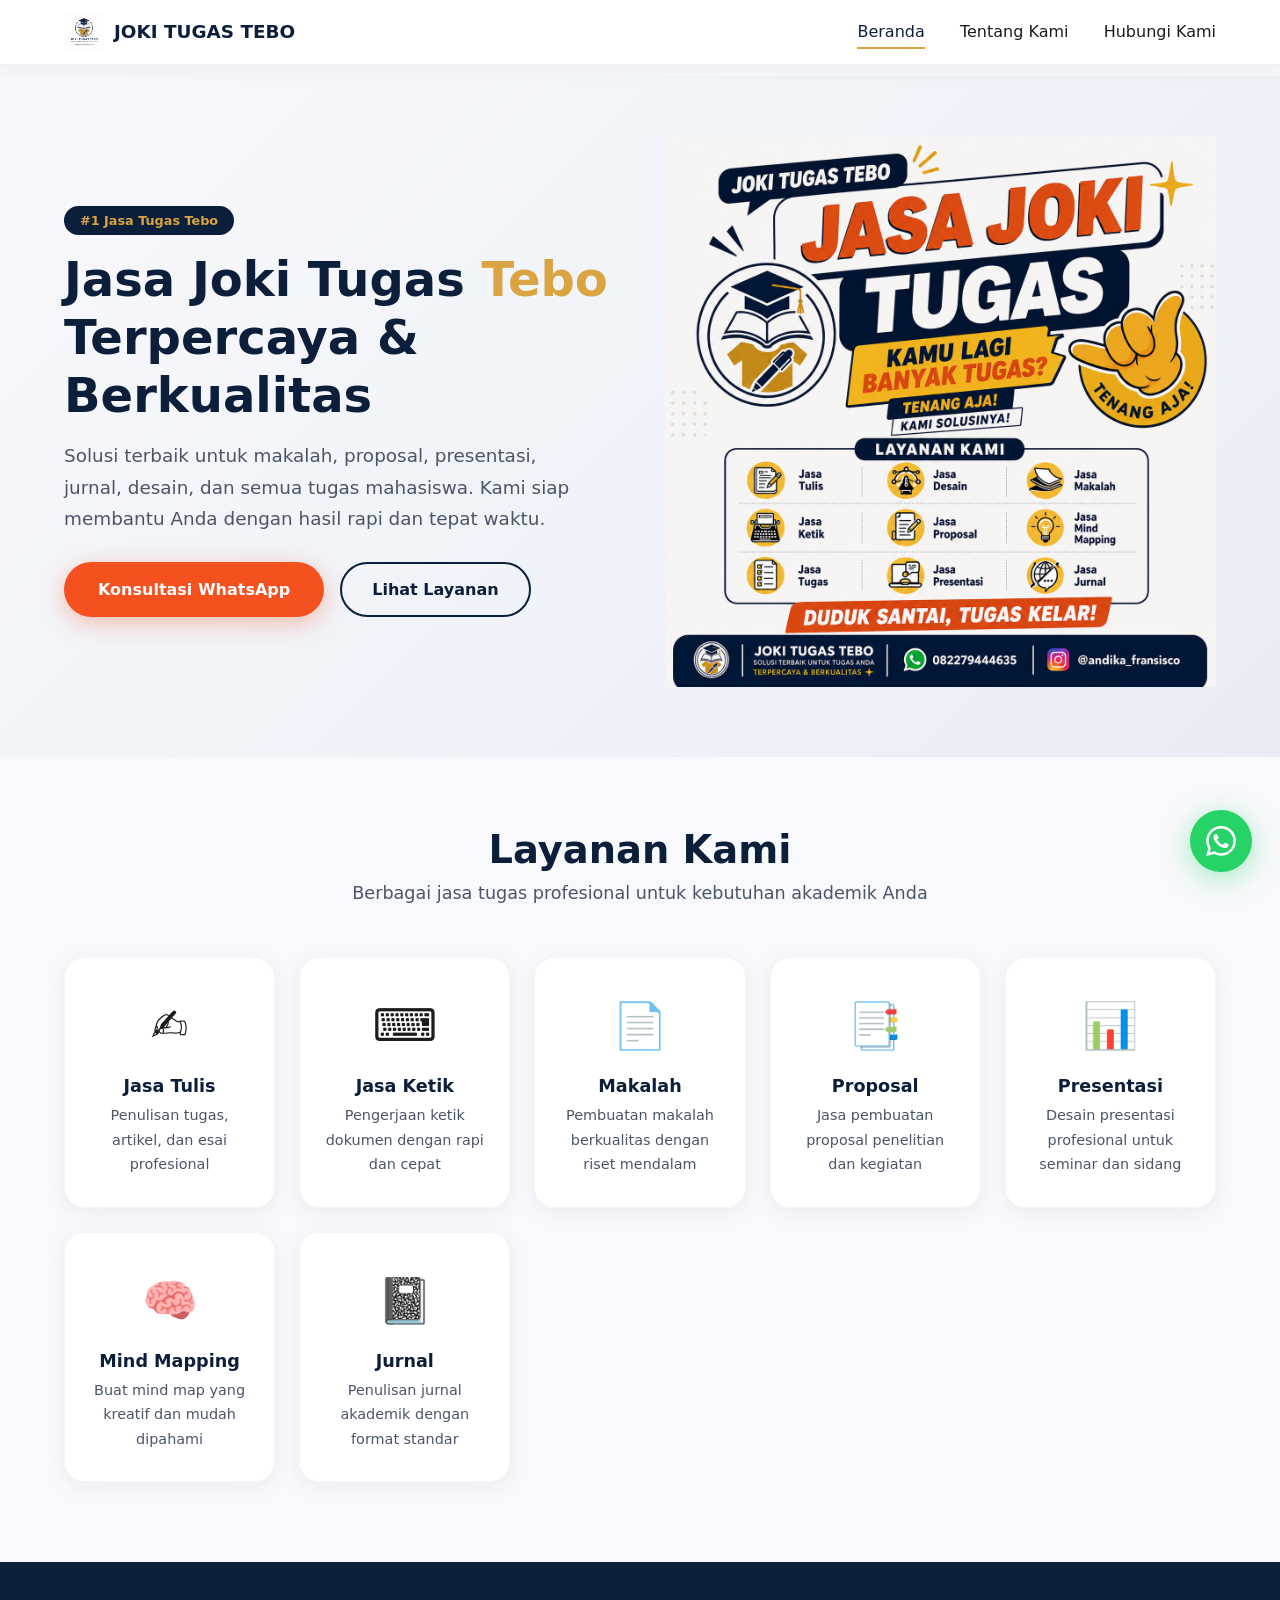
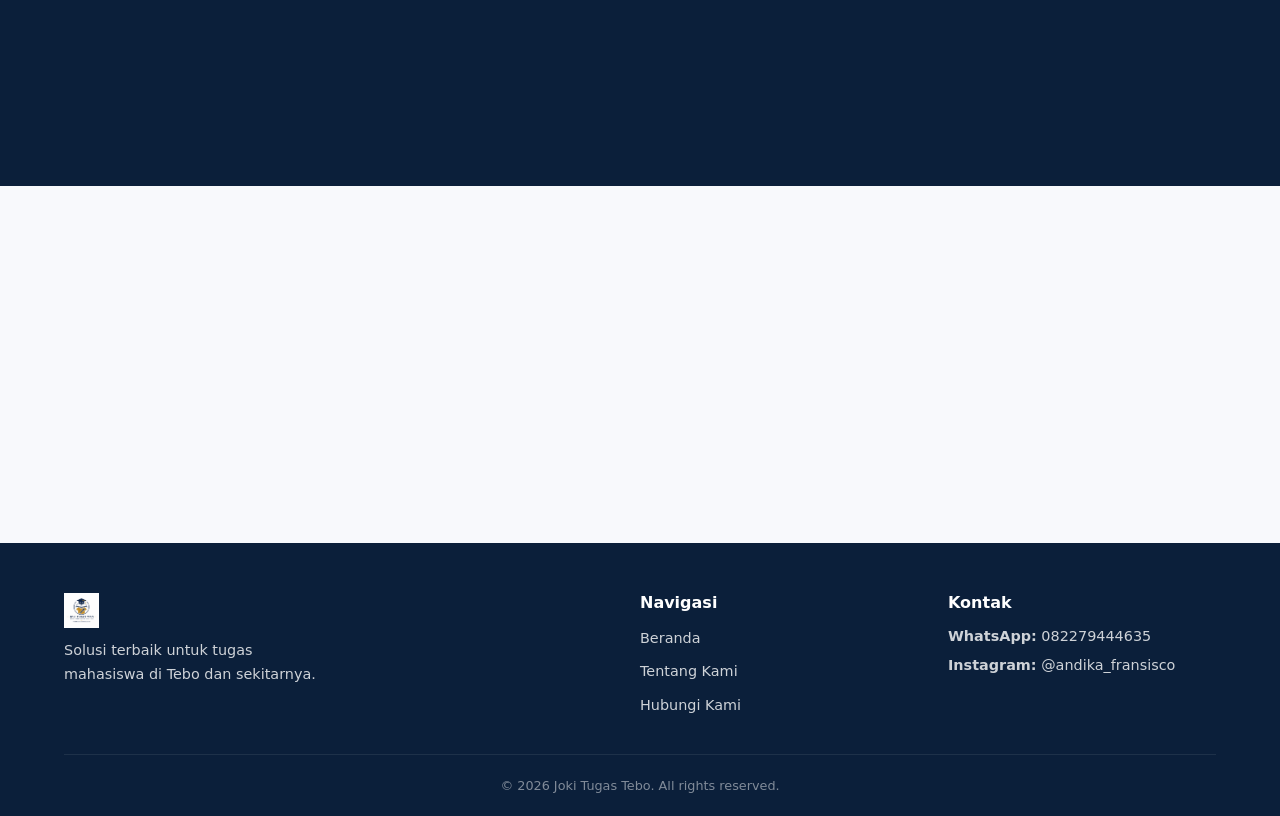
==== commit a63d5552: "Update index.html" ====
--- a/index.html
+++ b/index.html
@@ -17,16 +17,16 @@
     <meta property="og:description" content="Joki Tugas Tebo menyediakan jasa pembuatan makalah, proposal, presentasi, jurnal, desain dan tugas mahasiswa dengan hasil rapi dan berkualitas." />
     <meta property="og:type" content="website" />
     <meta property="og:url" content="https://jokitugastebo.vercel.app/" />
-    <meta property="og:image" content="https://jokitugastebo.vercel.app/assets/logo.png" />
-    <meta property="og:image:width" content="1000" />
-    <meta property="og:image:height" content="1000" />
+    <meta property="og:image" content="https://jokitugastebo.vercel.app/assets/logo-og.png" />
+    <meta property="og:image:width" content="1200" />
+    <meta property="og:image:height" content="630" />
     <meta property="og:site_name" content="Joki Tugas Tebo" />
     <meta property="og:locale" content="id_ID" />
     
     <!-- ===== WHATSAPP / TELEGRAM / MESSENGER THUMBNAIL ===== -->
     <!-- WhatsApp menggunakan Open Graph, sudah tercakup di atas -->
     <!-- Untuk fallback, tambahkan link rel image -->
-   <!-- <link rel="image_src" href="https://jokitugastebo.vercel.app/assets/logo.png" /> -->
+   <link rel="image_src" href="https://jokitugastebo.vercel.app/assets/logo-og.png" />
     
     <!-- Schema JSON-LD -->
     <script type="application/ld+json">
